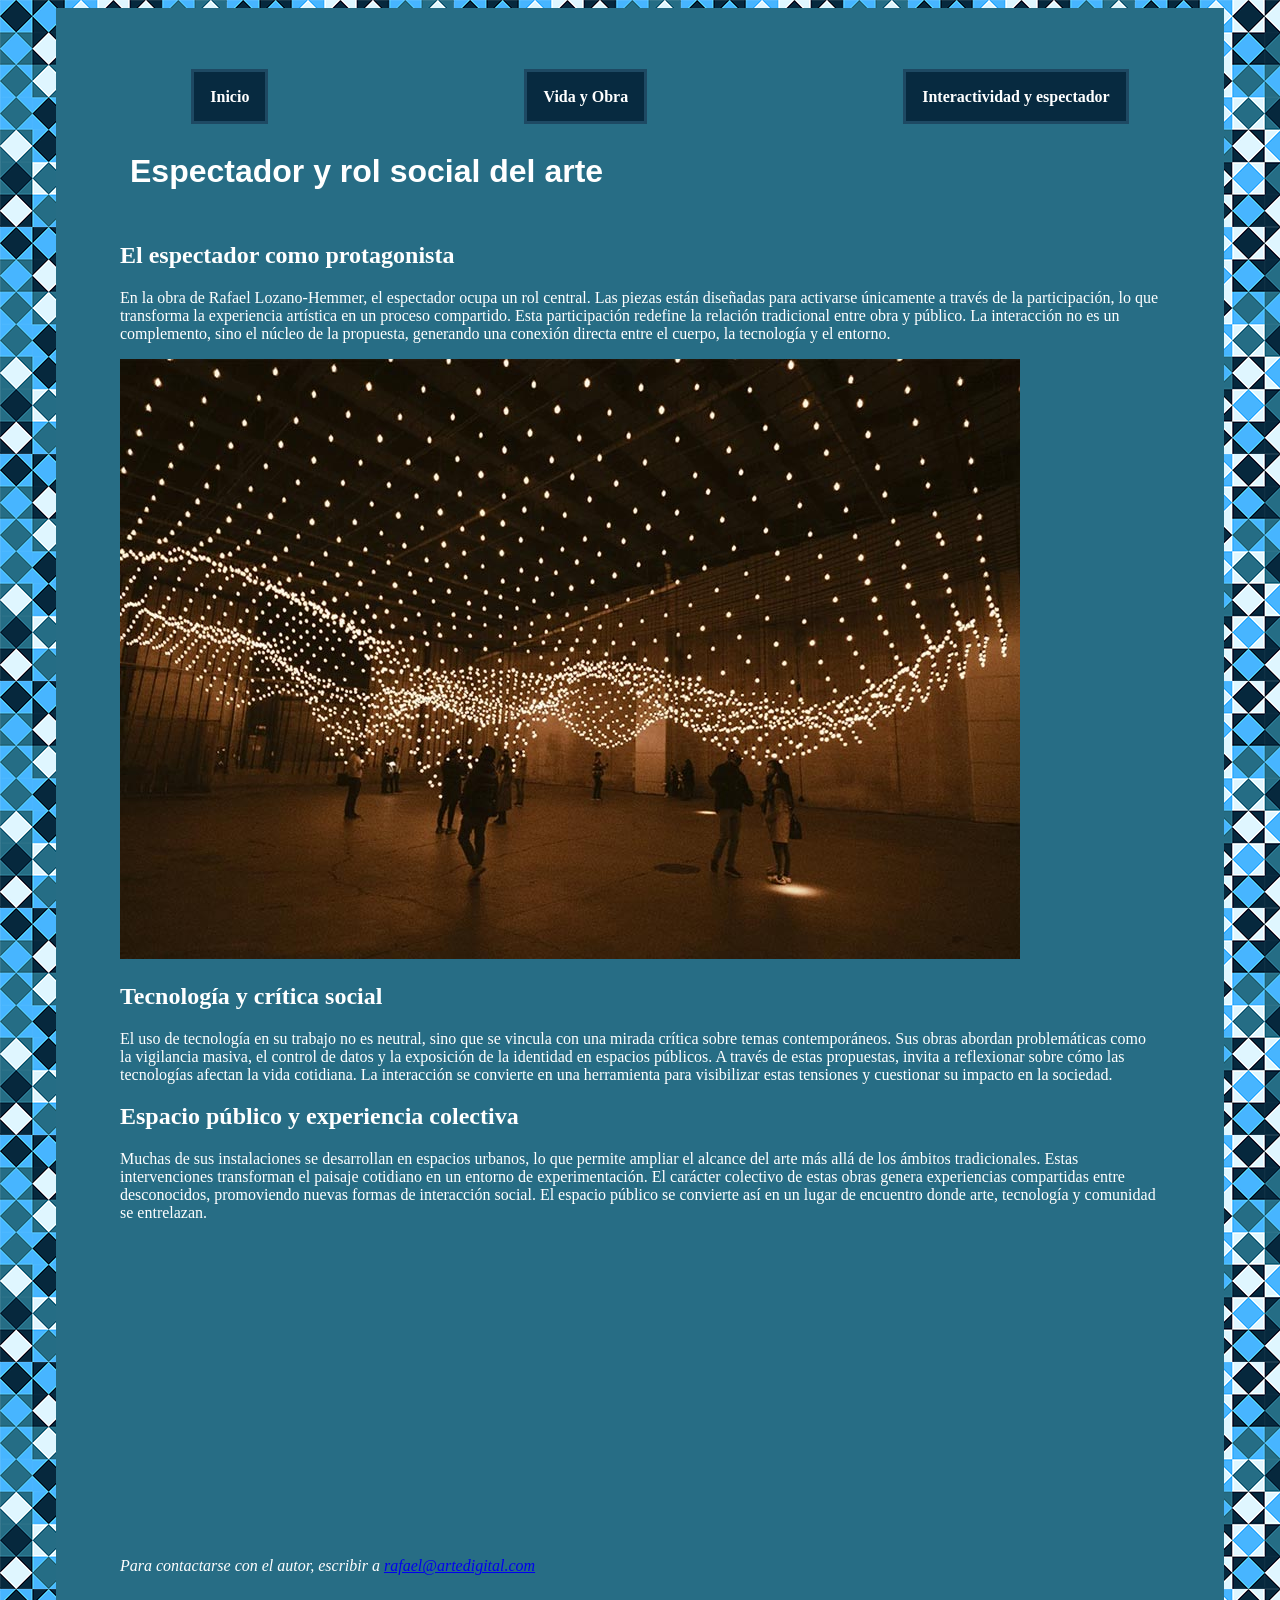
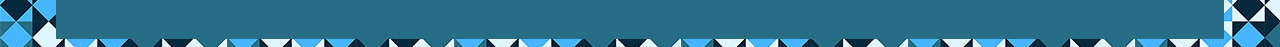
==== espectador.html @ 984b5b3d "HTML terminado CSS comenzado, estilo nav terminado. Paginas HTML base terminadas" ====
<!DOCTYPE html>
<html lang="en">
<head>
    <meta charset="UTF-8">
    <title>Rol social</title>
    <link rel="stylesheet" href="css/estilos.css">
</head>
<body>
<div class="contenedor-principal">
    <header>
        <nav>
            <ul>
            <li><a href="index.html">Inicio</a></li>
            <li><a href="obra.html">Vida y Obra</a></li>
            <li><a href="espectador.html">Interactividad y espectador</a></li>
            </ul>
        </nav>
    </header>
    <main>
        <h1>Espectador y rol social del arte</h1>
    <section>
        <article>
            <h2>El espectador como protagonista</h2>
        <p> En la obra de Rafael Lozano-Hemmer, el espectador ocupa un rol central. Las piezas están diseñadas para activarse únicamente a través de la participación, lo que transforma la experiencia artística en un proceso compartido.
Esta participación redefine la relación tradicional entre obra y público. La interacción no es un complemento, sino el núcleo de la propuesta, generando una conexión directa entre el cuerpo, la tecnología y el entorno.</p>
            <aside><img src="img/lozano-hemmer-2.jpg" alt="Espectador como protagonista"></aside>
</article></aside>
        </article>
        <article>
            <h2>Tecnología y crítica social</h2>
            <p>El uso de tecnología en su trabajo no es neutral, sino que se vincula con una mirada crítica sobre temas contemporáneos. Sus obras abordan problemáticas como la vigilancia masiva, el control de datos y la exposición de la identidad en espacios públicos.
A través de estas propuestas, invita a reflexionar sobre cómo las tecnologías afectan la vida cotidiana. La interacción se convierte en una herramienta para visibilizar estas tensiones y cuestionar su impacto en la sociedad.</p>
        </article>
        <article>
            <h2>Espacio público y experiencia colectiva</h2>
            <p>Muchas de sus instalaciones se desarrollan en espacios urbanos, lo que permite ampliar el alcance del arte más allá de los ámbitos tradicionales. Estas intervenciones transforman el paisaje cotidiano en un entorno de experimentación.
El carácter colectivo de estas obras genera experiencias compartidas entre desconocidos, promoviendo nuevas formas de interacción social. El espacio público se convierte así en un lugar de encuentro donde arte, tecnología y comunidad se entrelazan.
</p>
</article>
<aside>
    <iframe width="560" height="315" src="https://www.youtube.com/embed/jTzojcaanDs?si=qGJHTCSWo5DRJfMp" title="YouTube video player" frameborder="0" allow="accelerometer; autoplay; clipboard-write; encrypted-media; gyroscope; picture-in-picture; web-share" referrerpolicy="strict-origin-when-cross-origin" allowfullscreen>

    </iframe>
</aside>
    </section>
    </main>
    <footer>
  <address>
    Para contactarse con el autor, escribir a 
    <a href="mailto:rafael@artedigital.com">rafael@artedigital.com</a>
  </address>
</footer>
</div>
</body>
</html>
---- css/estilos.css ----
body {background-image: url("../img/fondo.png");
    color:white
}
h1 {
  font-family: "Barlow", sans-serif;
  font-weight: 700;
  text-align: center;
  display: inline-block;
  vertical-align: top;
  padding: 10px;
}
.contenedor-principal {max-width: 1040px;
    padding: 4rem;
    background-color: rgba(39, 109, 133);
    margin: 0 auto;
}
nav ul{
  list-style-type: none;
  display: flex;
  justify-content: center;
  gap: 16rem;
  color: white;
}
nav ul li a {
  padding: 1rem;
  font-weight: 700;
  background-color: rgba(7, 42, 64);
  border: 0.2rem solid rgb(30, 73, 99);
  text-decoration: none;
  color:white;
}
nav ul li a:visited {
  color: rgb(88, 88, 88);
  text-decoration:none;
}
nav ul li a:hover {
  text-decoration: none;
  background-color: rgb(30, 73, 99);
  color:white;
}
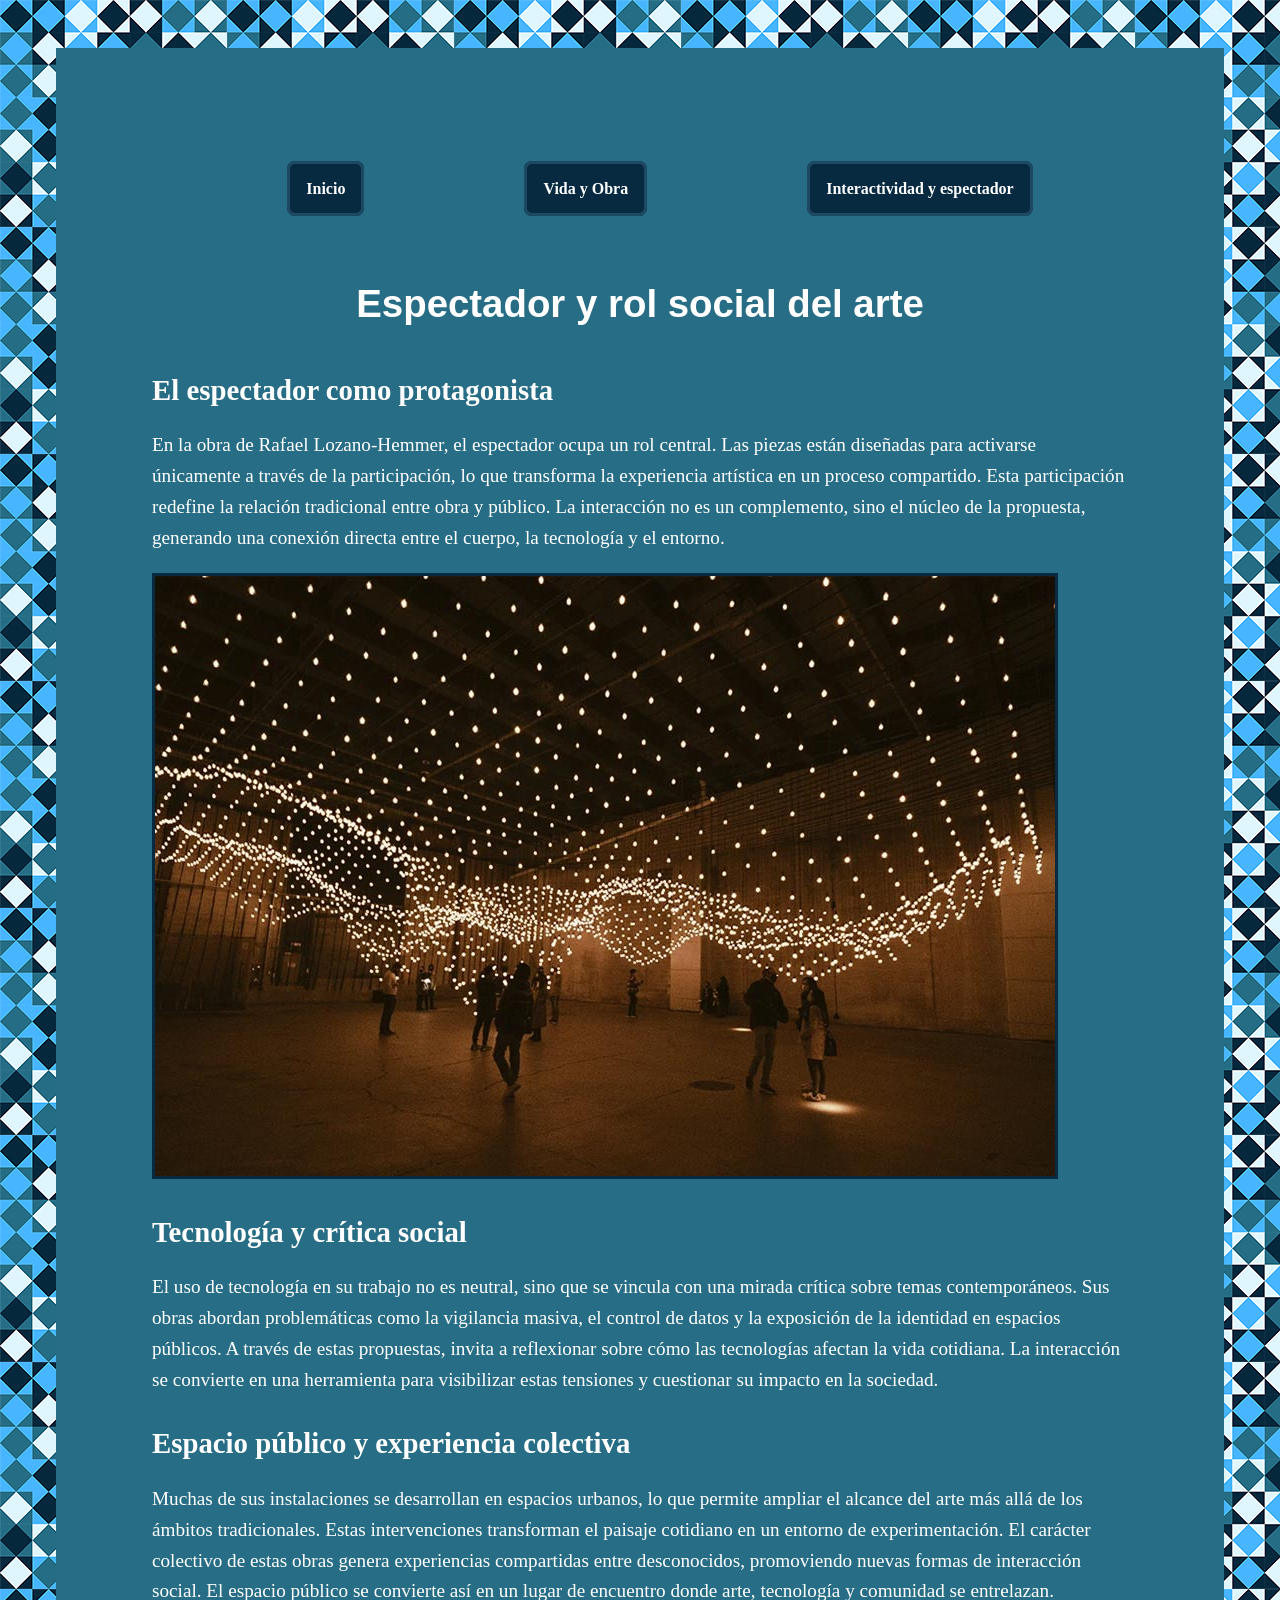
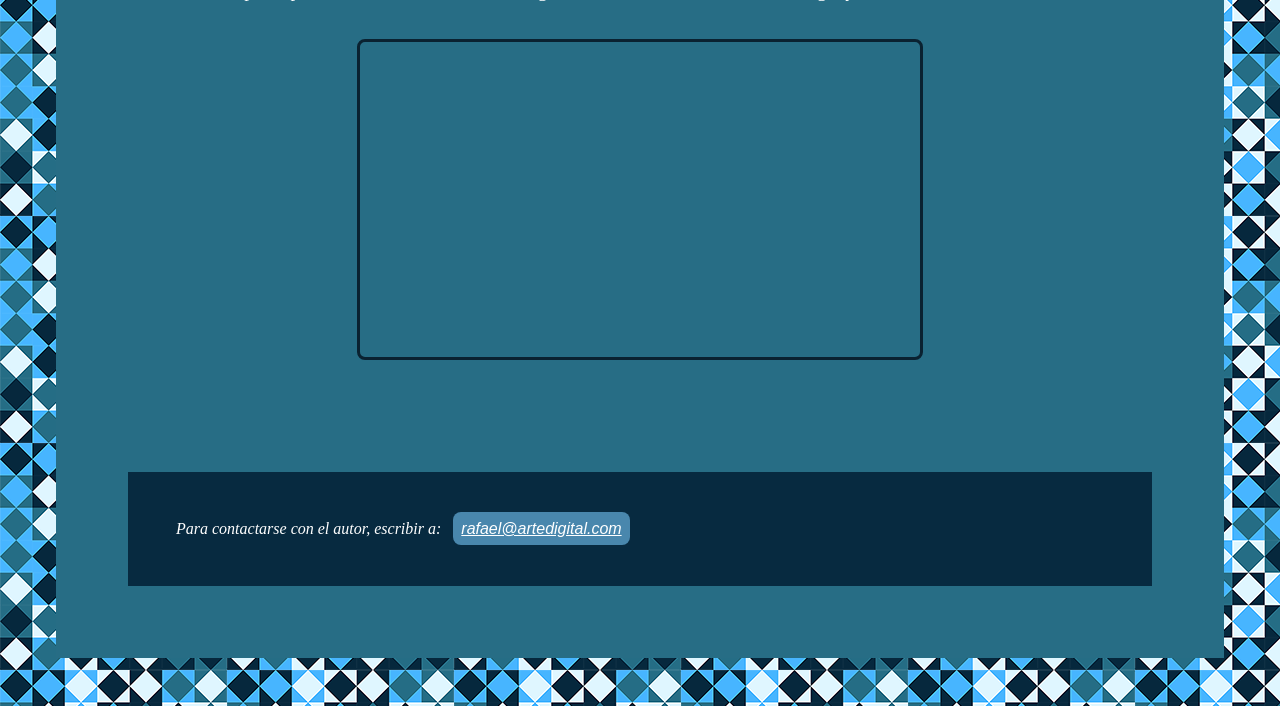
==== commit f0452e6a: "Sitio terminado (sin revisión IA) CSS y HTML terminados falta chequeo IA y propio de funcionamiento " ====
--- a/espectador.html
+++ b/espectador.html
@@ -46,8 +46,8 @@
     </main>
     <footer>
   <address>
-    Para contactarse con el autor, escribir a 
-    <a href="mailto:rafael@artedigital.com">rafael@artedigital.com</a>
+    Para contactarse con el autor, escribir a:
+    <a href="mailto:rafael@artedigital.com" class="contacto">rafael@artedigital.com</a>
   </address>
 </footer>
 </div>
--- a/css/estilos.css
+++ b/css/estilos.css
@@ -1,24 +1,32 @@
+/* 1. Estilo general */
+header {
+    padding: 1rem;
+    margin: 2rem;
+}
 body {background-image: url("../img/fondo.png");
-    color:white
+      color:white;
+      padding: 1rem;
+      margin: 2rem;
 }
-h1 {
-  font-family: "Barlow", sans-serif;
-  font-weight: 700;
-  text-align: center;
-  display: inline-block;
-  vertical-align: top;
-  padding: 10px;
+footer { padding: 3rem;
+         margin: 0.5rem;
+         margin-top:7rem;
+         background-color: rgba(7, 42, 64);
+
 }
 .contenedor-principal {max-width: 1040px;
     padding: 4rem;
     background-color: rgba(39, 109, 133);
     margin: 0 auto;
 }
+main {font-size: 1.2rem;
+}
+/* 2. Menu de navegación */
 nav ul{
   list-style-type: none;
   display: flex;
   justify-content: center;
-  gap: 16rem;
+  gap: 10rem;
   color: white;
 }
 nav ul li a {
@@ -28,13 +36,104 @@
   border: 0.2rem solid rgb(30, 73, 99);
   text-decoration: none;
   color:white;
+  border-radius: 0.5rem;
 }
 nav ul li a:visited {
-  color: rgb(88, 88, 88);
-  text-decoration:none;
+  border: 0.2rem solid rgba(7, 42, 64);
+  color: white;
+  text-decoration: none;
 }
 nav ul li a:hover {
   text-decoration: none;
   background-color: rgb(30, 73, 99);
   color:white;
+}
+/*3. Titulos*/
+h1 {
+  font-family: "Barlow", sans-serif;
+  font-weight: 700;
+  text-align: center;
+  padding: 1rem;
+  margin:1rem
+}
+/*4. imagenes*/
+img {border: 0.2rem solid rgba(7, 42, 64);}
+.rafael-lozano-hemmer {
+  display:block;
+  margin: 0 auto;
+  max-width: 90%;
+  margin-top:3rem;
+  border: 0.2rem solid rgba(7, 42, 64);
+}
+#imagenes-obras {
+  display: flex;            
+  justify-content: center;  
+  align-items: center;     
+  gap: 9rem;
+  width: 100%;
+}
+#imagenes-obras img {
+  max-width: 45%;
+  height: auto;
+  border: 0.2rem solid rgb(10, 34, 49);}
+/*5.Articulos*/
+article {
+  margin: 2rem;
+}
+/* 6. Parrafos*/
+p {
+  line-height: 1.6;
+}
+/*7. Listas*/
+ul {
+  list-style-type: square;
+  line-height:1.6;
+}
+/*Otros*/
+cite {
+  display: block;
+  text-align: center;
+  margin: 2rem;
+  padding: 1rem;
+  border-radius: 0.5rem;
+  font-size: 1.2rem;
+  background-color: rgba(73, 135, 173);
+}
+.contacto {
+  font-family: "Barlow", sans-serif;
+  background-color: rgba(73, 135, 173);
+  color:white;
+  margin-left: 0.5rem;
+  padding: 0.5em;
+  border-radius: 0.5rem;
+}
+.vida-obra {
+  display: flex;
+  gap: 3rem;
+  align-items: flex-start;
+}
+#arte-interactivo {
+  flex: 1;
+}
+#informacion-personal {
+  background-color: rgb(73, 135, 173);
+  margin-left:3rem;
+  margin-right: auto;
+  max-width:fit-content;
+  padding: 1rem;
+  border: 0.2rem solid rgb(10, 34, 49);
+  border-radius: 0.5rem;
+  flex: 0 0 25rem;
+  margin-top:10rem;
+}
+#informacion-personal ul {
+  list-style-type: none;
+  padding: 0.5rem;
+}
+iframe {
+  display: block;
+  margin: 2rem auto;
+  align-items: center;
+  border: 0.2rem solid rgb(10, 34, 49);
+  border-radius: 0.5rem;
 }
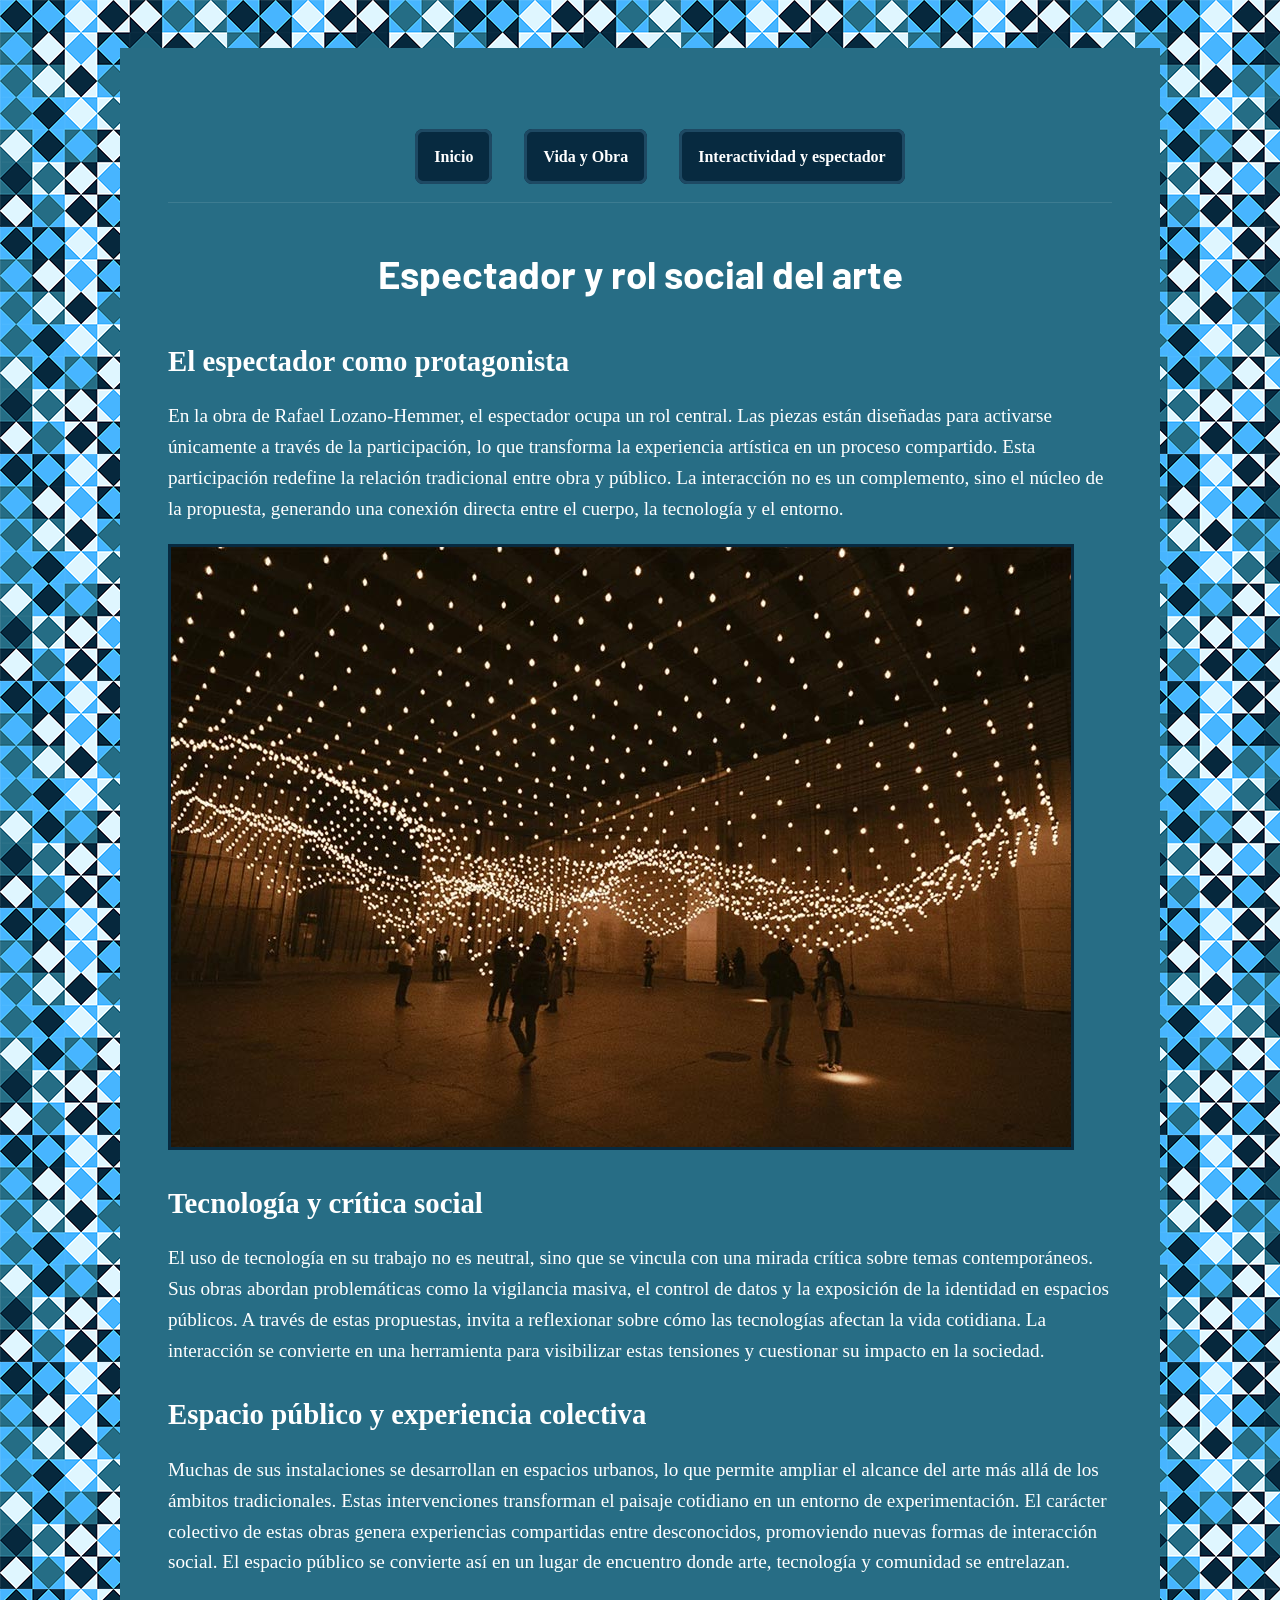
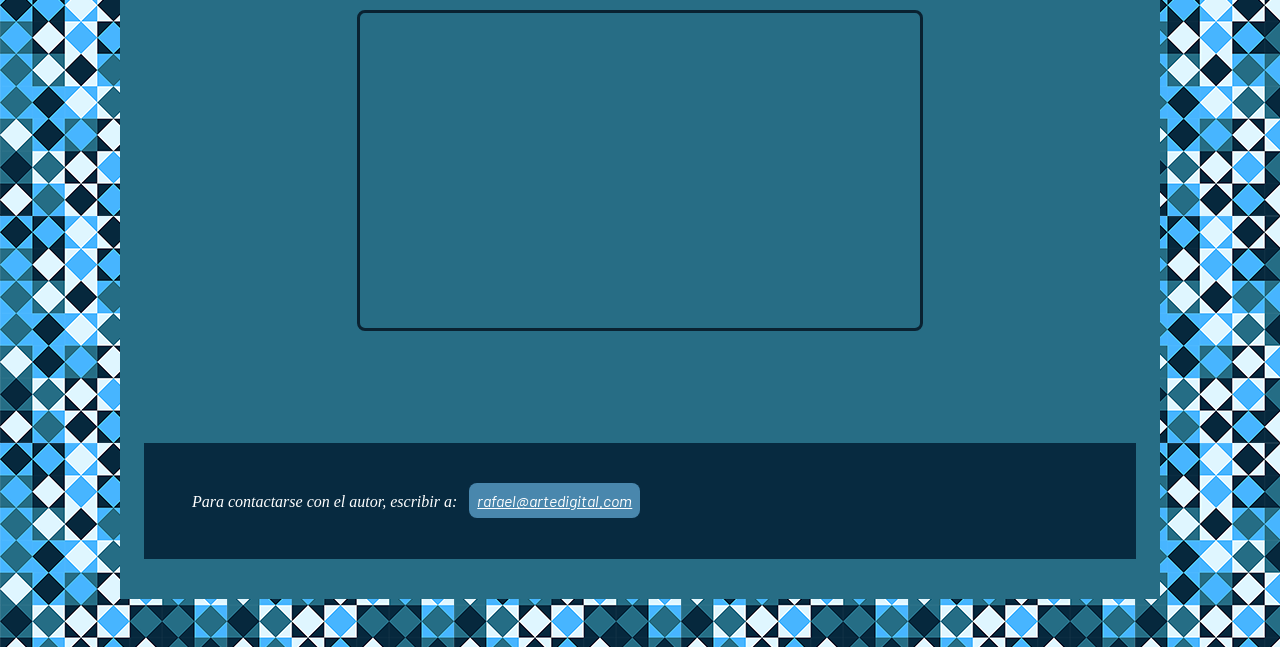
==== commit 1e623d46: "Sugerencias IA Tome algunas sugerencias de la IA y encima le pedi que hiciera el sitio apto y agrada" ====
--- a/espectador.html
+++ b/espectador.html
@@ -2,8 +2,12 @@
 <html lang="en">
 <head>
     <meta charset="UTF-8">
+    <meta name="viewport" content="width=device-width, initial-scale=1.0">
     <title>Rol social</title>
     <link rel="stylesheet" href="css/estilos.css">
+    <link rel="preconnect" href="https://fonts.googleapis.com">
+<link rel="preconnect" href="https://fonts.gstatic.com" crossorigin>
+<link href="https://fonts.googleapis.com/css2?family=Barlow:ital,wght@0,100;0,200;0,300;0,400;0,500;0,600;0,700;0,800;0,900;1,100;1,200;1,300;1,400;1,500;1,600;1,700;1,800;1,900&display=swap" rel="stylesheet">
 </head>
 <body>
 <div class="contenedor-principal">
@@ -24,7 +28,6 @@
         <p> En la obra de Rafael Lozano-Hemmer, el espectador ocupa un rol central. Las piezas están diseñadas para activarse únicamente a través de la participación, lo que transforma la experiencia artística en un proceso compartido.
 Esta participación redefine la relación tradicional entre obra y público. La interacción no es un complemento, sino el núcleo de la propuesta, generando una conexión directa entre el cuerpo, la tecnología y el entorno.</p>
             <aside><img src="img/lozano-hemmer-2.jpg" alt="Espectador como protagonista"></aside>
-</article></aside>
         </article>
         <article>
             <h2>Tecnología y crítica social</h2>
--- a/css/estilos.css
+++ b/css/estilos.css
@@ -1,7 +1,9 @@
+@import url('https://fonts.googleapis.com/css2?family=Barlow:ital,wght@0,100;0,200;0,300;0,400;0,500;0,600;0,700;0,800;0,900;1,100;1,200;1,300;1,400;1,500;1,600;1,700;1,800;1,900&display=swap');
 /* 1. Estilo general */
 header {
     padding: 1rem;
     margin: 2rem;
+    border-bottom: 1px solid rgba(255, 255, 255, 0.1)
 }
 body {background-image: url("../img/fondo.png");
       color:white;
@@ -15,9 +17,10 @@
 
 }
 .contenedor-principal {max-width: 1040px;
-    padding: 4rem;
+    padding: 2rem 1rem;
     background-color: rgba(39, 109, 133);
     margin: 0 auto;
+    box-sizing: border-box;
 }
 main {font-size: 1.2rem;
 }
@@ -26,8 +29,10 @@
   list-style-type: none;
   display: flex;
   justify-content: center;
-  gap: 10rem;
+  gap: 2rem;
   color: white;
+  flex-wrap: wrap;
+
 }
 nav ul li a {
   padding: 1rem;
@@ -61,9 +66,9 @@
 .rafael-lozano-hemmer {
   display:block;
   margin: 0 auto;
-  max-width: 90%;
+  max-width: 100%;
   margin-top:3rem;
-  border: 0.2rem solid rgba(7, 42, 64);
+  height: auto;
 }
 #imagenes-obras {
   display: flex;            
@@ -74,8 +79,7 @@
 }
 #imagenes-obras img {
   max-width: 45%;
-  height: auto;
-  border: 0.2rem solid rgb(10, 34, 49);}
+}
 /*5.Articulos*/
 article {
   margin: 2rem;
@@ -117,7 +121,7 @@
 }
 #informacion-personal {
   background-color: rgb(73, 135, 173);
-  margin-left:3rem;
+  margin-left:5rem;
   margin-right: auto;
   max-width:fit-content;
   padding: 1rem;
@@ -136,4 +140,27 @@
   align-items: center;
   border: 0.2rem solid rgb(10, 34, 49);
   border-radius: 0.5rem;
+  max-width: 100%;
+}
+/* DISEÑO ADAPTADO PARA CELULARES (Pantallas menores a 768px) */
+@media (max-width: 768px) {
+    .vida-obra {
+        flex-direction: column; /* Pone la información personal DEBAJO del texto */
+    }
+
+    #informacion-personal {
+        margin: 2rem 0 0 0; /* Quita los márgenes laterales raros en móviles */
+        flex: none;         /* Cancela el ancho fijo de 25rem */
+        width: 100%;        /* Ocupa todo el ancho disponible del celular */
+        box-sizing: border-box;
+    }
+
+    #imagenes-obras {
+        flex-direction: column; /* Pone las imágenes una debajo de la otra */
+        gap: 1.5rem;
+    }
+
+    #imagenes-obras img {
+        max-width: 100%; /* Las imágenes ocupan todo el ancho en el celular */
+    }
 }
